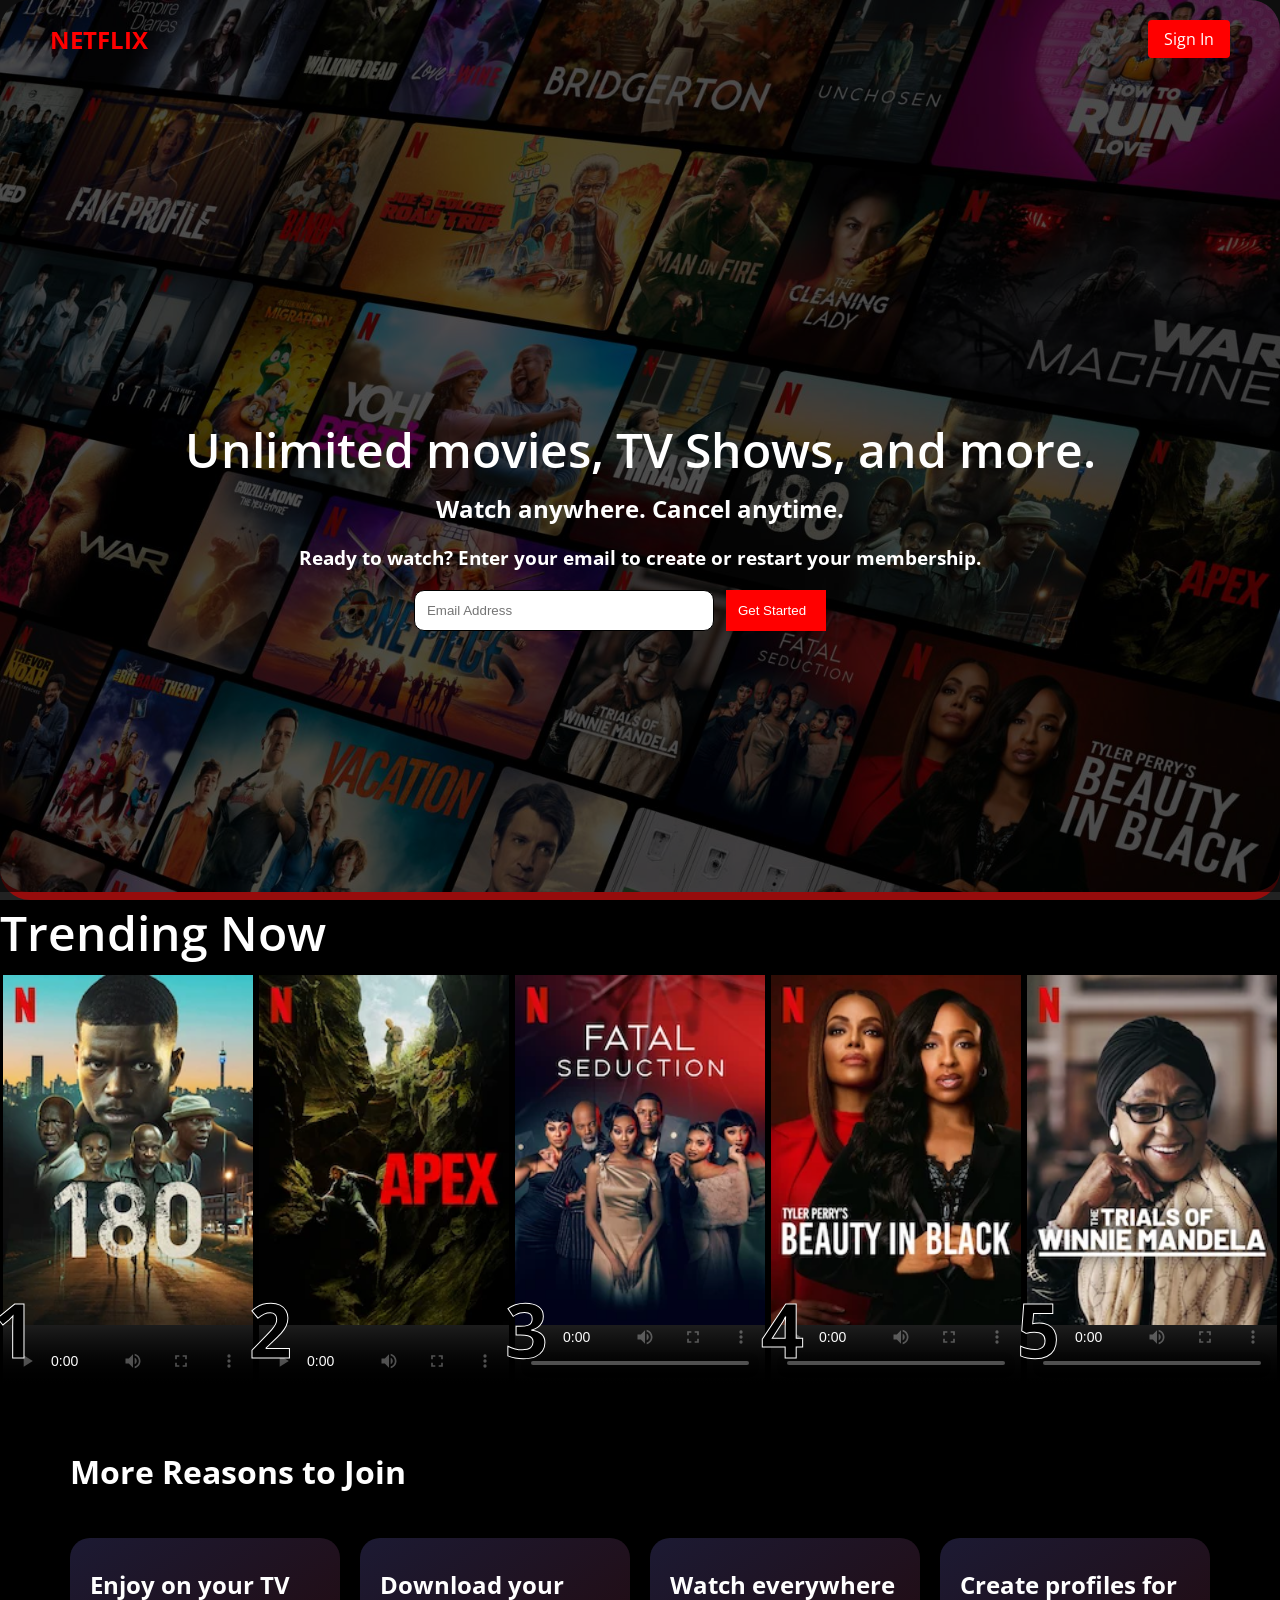
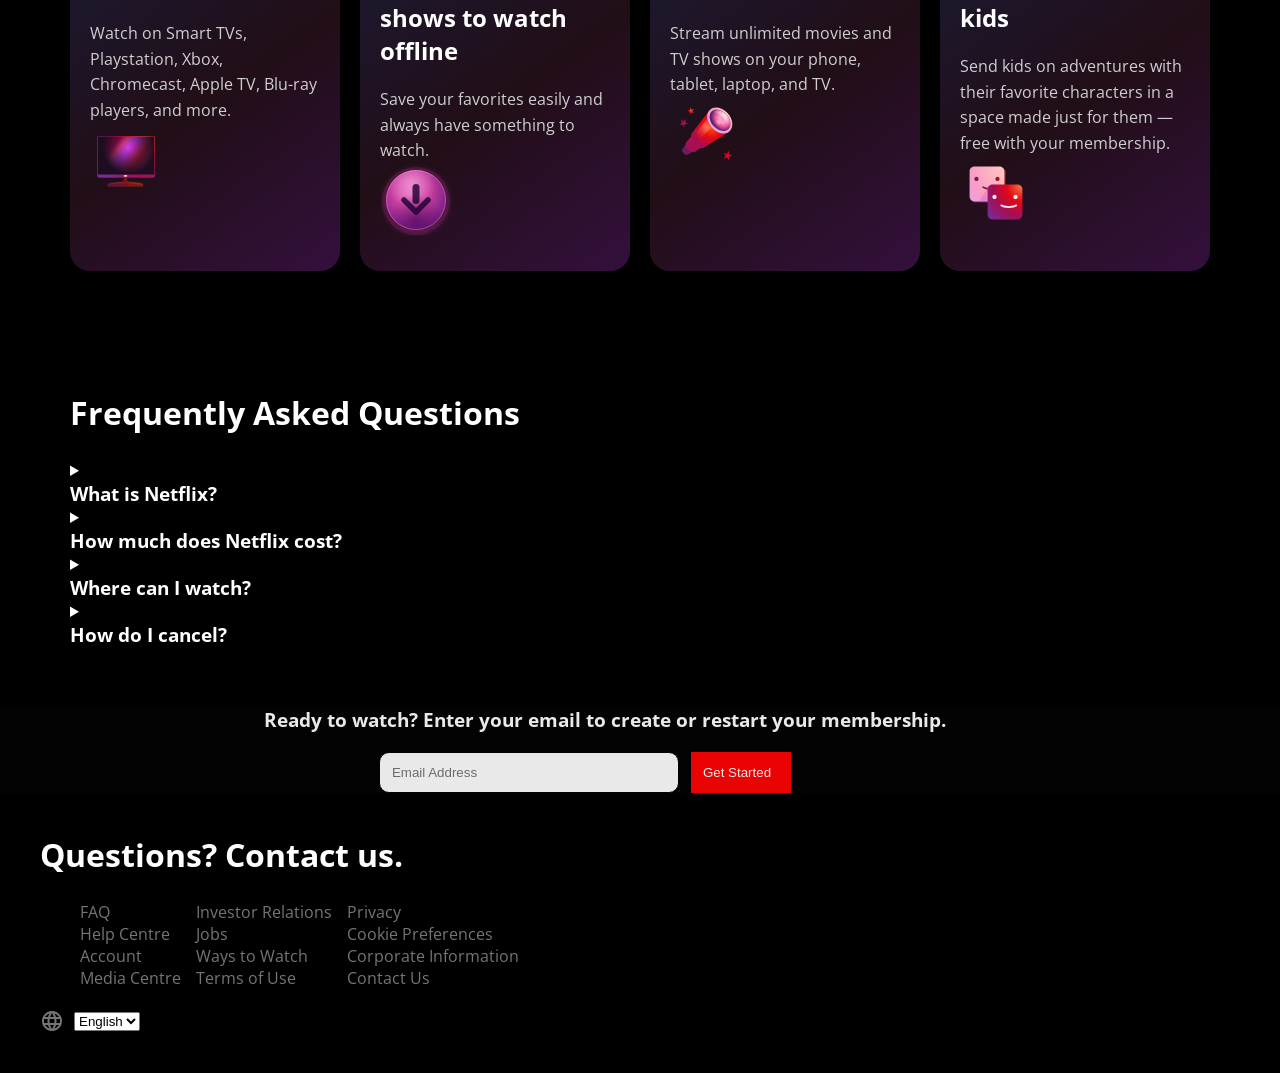
==== index.html @ 75522c88 "I changed the file name so that it can work" ====
<!DOCTYPE html>
<html lang="en">

<head>
    <meta charset="UTF-8">
    <meta http-equiv="X-UA-Compatible" content="IE=edge">
    <meta name="viewport" content="width=device-width, initial-scale=1.0">
    <meta name="description" content="A simple Netflix clone for educational purposes and Not for personal use or advertising use, Im am just learning how to use Html, CSS and JavaScript.">
    <meta name="author" content="Mukelani Sindana">

    
    <link rel="stylesheet" href="style.css">

    
    <link href="https://fonts.googleapis.com/icon?family=Material+Icons" rel="stylesheet">

    <title>DummyNetflix Clone</title>
</head>

<body>

    <div class="banner-wrap">
        <div class="overlay"></div>

        
        <div class="navbar">
            <h2 class="logo">NETFLIX</h2>
            <a href="https://www.netflix.com/login">Sign In</a>
        </div>

        
        <div class="banner-container">
            <h1 class="card-title">Unlimited movies, TV Shows, and more.</h1>
            <h2 class="card-subtitle">Watch anywhere. Cancel anytime.</h2>

            <form class="form">
                <h3 class="email-form-title">
                    Ready to watch? Enter your email to create or restart your membership.
                </h3>

                <div class="get-started-form">
                    <input type="email" placeholder="Email Address">
                    <button>Get Started</button>
                </div>
            </form>
        </div>
     </div>


     <section class="Trending_Now">
        <h3 class="card-title">Trending Now</h3>

        <div class="slide-wrapper">
            <div class="slide">
                <img src="./assets/AAAABZv4NK5_NYPhLzRTN_5V584FKcIVxHbNZ9Yrj46PSAn2INqfrIaUuw7-u509dvCwniC_ievId5dVS6abM7eLFq7KAOQscrYRMV3cXzRTJkkZ5j7FOjTA0ADAmeSO28xvxE0E.webp" >
                <video width="250px" height="60px" controls>
                    <source src="./assets/AAAABZv4NK5_NYPhLzRTN_5V584FKcIVxHbNZ9Yrj46PSAn2INqfrIaUuw7-u509dvCwniC_ievId5dVS6abM7eLFq7KAOQscrYRMV3cXzRTJkkZ5j7FOjTA0ADAmeSO28xvxE0E.mp4" type="video/mp4">
                </video>
                <span>1</span>
            </div>
            <div class="slide">
                <img src="./assets/AAAABTiNrZ_1C7knUHohvdsU_4PKLRl59bKubAsfjF3rpUGmLRRBt4WqC3mtPL8CZOzEBG9EWB2_j-zxsjyw9fytCy_Td3cx3i6Y79WfBsbxY5zhiEJqrpXLSMCLwsc_WQLxExa2.webp" >
                <video width="250px" height="60px" controls>
                    <source src="./assets/AAAABTiNrZ_1C7knUHohvdsU_4PKLRl59bKubAsfjF3rpUGmLRRBt4WqC3mtPL8CZOzEBG9EWB2_j-zxsjyw9fytCy_Td3cx3i6Y79WfBsbxY5zhiEJqrpXLSMCLwsc_WQLxExa2.mp4" type="video/mp4">
                </video>
                <span>2</span>
            </div>
            <div class="slide">
                <img src="./assets/AAAABS8lvW_8XfYxgwQWyQZyy_B-NvtRCUUlhTuz-Sbypa6tQzYX1T1105FjdIjSuIW0bYR47h-5QYkxtw9ziu1Pcdt9XQ-Eymm9K2ucRo8C865uJLGRfkU9qEG6wa7cAxoKWr-n.webp" >
                <video width="250px" height="60px" controls>
                    <source src="./assets/AAAABS8lvW_8XfYxgwQWyQZyy_B-NvtRCUUlhTuz-Sbypa6tQzYX1T1105FjdIjSuIW0bYR47h-5QYkxtw9ziu1Pcdt9XQ-Eymm9K2ucRo8C865uJLGRfkU9qEG6wa7cAxoKWr-n.mp4" type="video/mp4">
                </video>
                <span>3</span>
            </div>
            <div class="slide">
                <img src="./assets/AAAABVEtdUZiz4F_VvRar_YRYkemWQzwLgXXV3Rb09mIeldUR-FE4-C7pGxRK25v2LwdjxDmfZFrXUnFeRkiZFE-ytZMaWLGwBi0X2HaLi7OHyWJXa5pxJAztWNwovRZ39Ou52zy.webp" >
                <video width="250px" height="60px" controls>
                    <source src="./assets/AAAABVEtdUZiz4F_VvRar_YRYkemWQzwLgXXV3Rb09mIeldUR-FE4-C7pGxRK25v2LwdjxDmfZFrXUnFeRkiZFE-ytZMaWLGwBi0X2HaLi7OHyWJXa5pxJAztWNwovRZ39Ou52zy.mp4" type="video/mp4">
                </video>
                <span>4</span>
            </div>
            <div class="slide">
                <img src="./assets/AAAABTB2hzg_sN2ugdmGmdiLNnOsJeOZuMc2ICY7xjqraXkxVLNJuCaxR4D-pR1KWtSrNqjwZw2UfpuUoJbdI4tYruF7ZpN9UhHsQ_G-LABBSduMjs95t3zml62Gz_vQWG0OotQj.webp" >
                <video width="250px" height="60px" controls>
                    <source src="./assets/AAAABTB2hzg_sN2ugdmGmdiLNnOsJeOZuMc2ICY7xjqraXkxVLNJuCaxR4D-pR1KWtSrNqjwZw2UfpuUoJbdI4tYruF7ZpN9UhHsQ_G-LABBSduMjs95t3zml62Gz_vQWG0OotQj.mp4" type="video/mp4">
                </video>
                <span>5</span>
            </div>
        </div>
     </section>

     <section class="reasons">

     <h2 class="reasons-title">More Reasons to Join</h2>

     <div class="reasons-container">

        <div class="reason-card">
            <h3>Enjoy on your TV</h3>

            <p>
                Watch on Smart TVs, Playstation, Xbox,
                Chromecast, Apple TV, Blu-ray players,
                and more.
            </p>

            <img src="./assets/download.svg" alt="">

        </div>

     </div>

     <div class="reasons-container">

        <div class="reason-card">
            <h3>Download your shows to watch offline</h3>

            <p>
                Save your favorites easily and always have something to watch.
            </p>

            <img src="./assets/download-icon (1).svg" alt="">

        </div>

       </div>
       <div class="reason-card">
            <h3>Watch everywhere</h3>

            <p>
                Stream unlimited movies and TV shows on your phone, tablet, laptop, and TV.
            </p>

            <img src="./assets/telescope-icon.svg" alt="">

        </div>

        </div>
       <div class="reason-card">
            <h3>Create profiles for kids</h3>

            <p>
                Send kids on adventures with their favorite characters in a space made just for them — free with your membership.
            </p>

            <img src="./assets/profiles-icon.svg" alt="">

        </div>

     </div>
     </section>
     <section class="FAQ1">
      <h3 class="questions-title">Frequently Asked Questions</h3>
       <div class="questions-container">

        <div class="question-card">
            <details>
           <summary> <h3>What is Netflix?</h3></summary>
            
                <p>
                    Netflix is a streaming service that offers a wide variety of award-winning TV shows, movies, anime, documentaries, and more on thousands of internet-connected devices.
                </p>
            </details>

        </div>

        <div class="question-card">
            <details>
            <summary><h3>How much does Netflix cost?</h3></summary>
            
                <p>
                    Watch Netflix on your smartphone, tablet, Smart TV, laptop, or streaming device, all for one low monthly price. Plans range from R99 to R199 a month. No extra costs, no contracts.
                </p>
            </details>

        </div>

        <div class="question-card">
            <details>
            <summary><h3>Where can I watch?</h3></summary>
                <p>
                    Watch anywhere, anytime. Sign in with your Netflix account to watch instantly on the web at netflix.com from your personal computer or on any internet-connected device that offers the Netflix app, including smart TVs, smartphones, tablets, streaming media players and game consoles.
                </p>
            </details>

        </div>

        <div class="question-card">
            <details>
            <summary><h3>How do I cancel?</h3></summary>
            <p>
                Netflix is flexible. There are no pesky contracts and no commitments. You can easily cancel your account online in two clicks. There are no cancellation fees – start or stop your account anytime.
            </p>
         </details>

        </div>
      </section>

       <div class="email">
        <h3 class="email-title">Ready to watch? Enter your email to create or restart your membership.</h3>

        <div class="get-started-form">
            <input type="email" placeholder="Email Address">
            <button>Get Started</button>
        </div>
        
       </div>

    
     <div class="footer">
        <div class="footer-items">

            <p class="questions-title">Questions? Contact us.</p>

            <ul class="footer-links">
                <section class="Q1">
                <li>FAQ</li>
                <li>Help Centre</li>
                <li>Account</li>
                <li>Media Centre</li>
                       </section>
             <section class="Q2">
                <li>Investor Relations</li>
                <li>Jobs</li>
                <li>Ways to Watch</li>
                <li>Terms of Use</li>
                        </section>
                <section class="Q3">
                <li>Privacy</li>
                <li>Cookie Preferences</li>
                <li>Corporate Information</li>
                <li>Contact Us</li>
               </section>
            </ul>

            <div class="language">
                <i class="material-icons">language</i>
                <select>
                    <option>English</option>
                    <option>Swahili</option>
                </select>
            </div>

        </div>
    </div>

</body>
</html>
---- style.css ----
@import url('https://fonts.googleapis.com/css2?family=Open+Sans:wght@400;600;700&display=swap');

* {
    box-sizing: border-box;
    margin: 0;
    text-decoration: none;
}

body {
    font-family: 'Open Sans', sans-serif;
    background-color: #222;
}

.card-title {
    font-size: 3rem;
    margin-bottom: 10px;
    font-weight: 600;
}

.card-subtitle {
    font-size: 1.5rem;
    margin-bottom: 20px;
}

.banner-wrap {
    position: relative;
    background-image: url("./assets/ZA-en-20260504-TRIFECTA-perspective_94520d24-9c01-4049-a57b-c8b6a0042825_large.jpg");
    background-size: cover;
    background-repeat: no-repeat;
    background-position: center;
    height: 100vh;
    border-bottom: 8px solid #960c0c;
    border-radius: 30px;
}

.slide-wrapper {
    display: flex;
    justify-content: space-around;
}

.slide {
    position: relative;
    display: inline-block;
    transition: transform 0.4s ease-in-out;
    cursor: pointer;
}

.slide img {
    display: block;
    width: 100%;
    transition: transform 0.4s ease-in-out;
}

.slide:hover {
    transform: scale(1.08);
}

.slide span {
    font-weight: bold;
    font-size: 75px;
    -webkit-text-stroke: 1px white;
    position: absolute;
    left: -10px;
    bottom: 10px;
    color: black;
}

.overlay {
    position: absolute;
    top: 0;
    left: 0;
    width: 100%;
    height: 100%;
    background: rgba(0,0,0,0.6);
}

.navbar {
    display: flex;
    justify-content: space-between;
    align-items: center;
    padding: 20px 50px;
    position: relative;
    z-index: 2;
}

.logo {
    color: red;
    font-weight: 700;
}

.navbar a {
    background: red;
    color: white;
    padding: 8px 16px;
    border-radius: 4px;
}

.banner-container {
    position: relative;
    z-index: 2;
    color: white;
    text-align: center;
    top: 50%;
    transform: translateY(-50%);
}



.Trending_Now {
    color: white;
    background-color: black;
}

.get-started-form {
    display: flex;
    justify-content: center;
    margin-top: 20px;
    padding-right: 40px;
    border-radius: 5px;
}

.get-started-form input {
    padding: 12px;
    width: 300px;
    border: 1px solid black;
    border-radius: 10px;
}

.get-started-form button {
    padding-left: 12px;
    padding-right: 20px;
    margin-left: 12px;
    background: red;
    color: white;
    border: none;
    cursor: pointer;
}

.reasons {
    background: black;
    color: white;
    padding: 60px 70px;
    display: grid;
    grid-template-columns: repeat(4, minmax(0, 1fr));
    gap: 20px;
}

.reasons-title {
    font-size: 2rem;
    margin-bottom: 25px;
    font-weight: 700;
    grid-column: 1 / -1;
}

.reasons-container {
    display: contents;
}

.reason-card {
    position: relative;
    width: 100%;
    min-height: 300px;
    padding: 30px 20px;
    border-radius: 20px;
    background: linear-gradient(
        145deg,
        #1c1a33,
        #210e17,
        #34103d
    );
}

.reason-card h3 {
    font-size: 1.5rem;
    margin-bottom: 20px;
}

.reason-card p {
    color: #cfcfcf;
    line-height: 1.6;
    font-size: 1rem;
}

.reason-card svg {
    position: absolute;
    right: 20px;
    bottom: 20px;
}

.FAQ1 {
    background: black;
    color: white;
    display: flex;
    flex-direction: column;
    padding: 60px 70px;
}
.questions-title {
    font-size: 2rem;
    margin-bottom: 25px;
    font-weight: 700;
    color: white;
}
.email {
    background-color: black;
    color: white;
    padding-right: 70px;
    text-align: center;
    opacity: 0.9;
}
.footer {
    background: black;
    color: #757575;
    padding: 40px;
}

.section {
    display: flex;
    flex-direction: column;
    justify-content: space-around;
}

.footer-links {
    display: flex;
    flex-wrap: wrap;
    gap: 15px;
    margin: 20px 0;
}

.footer-links li {
    list-style: none;
    cursor: pointer;
}

.footer-links li:hover {
    text-decoration: underline;
}

.language {
    display: flex;
    align-items: center;
    gap: 10px;
}
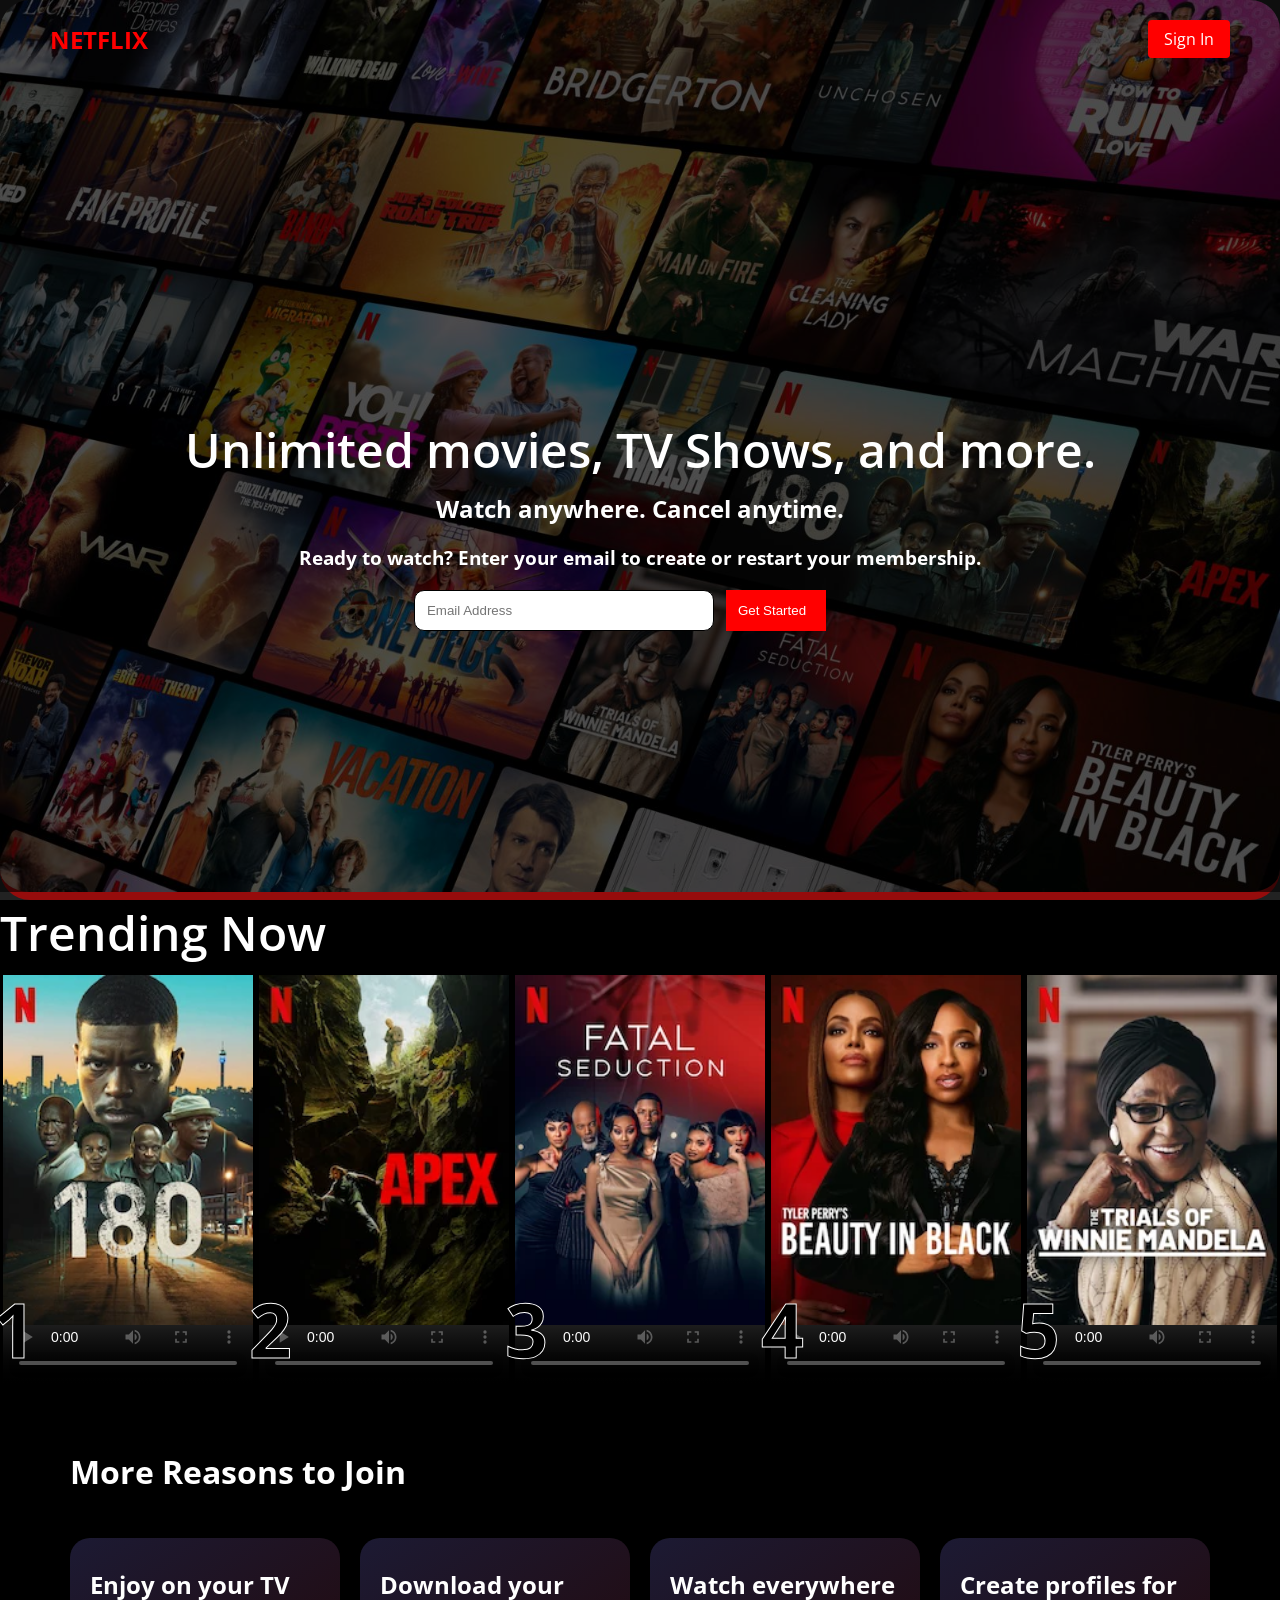
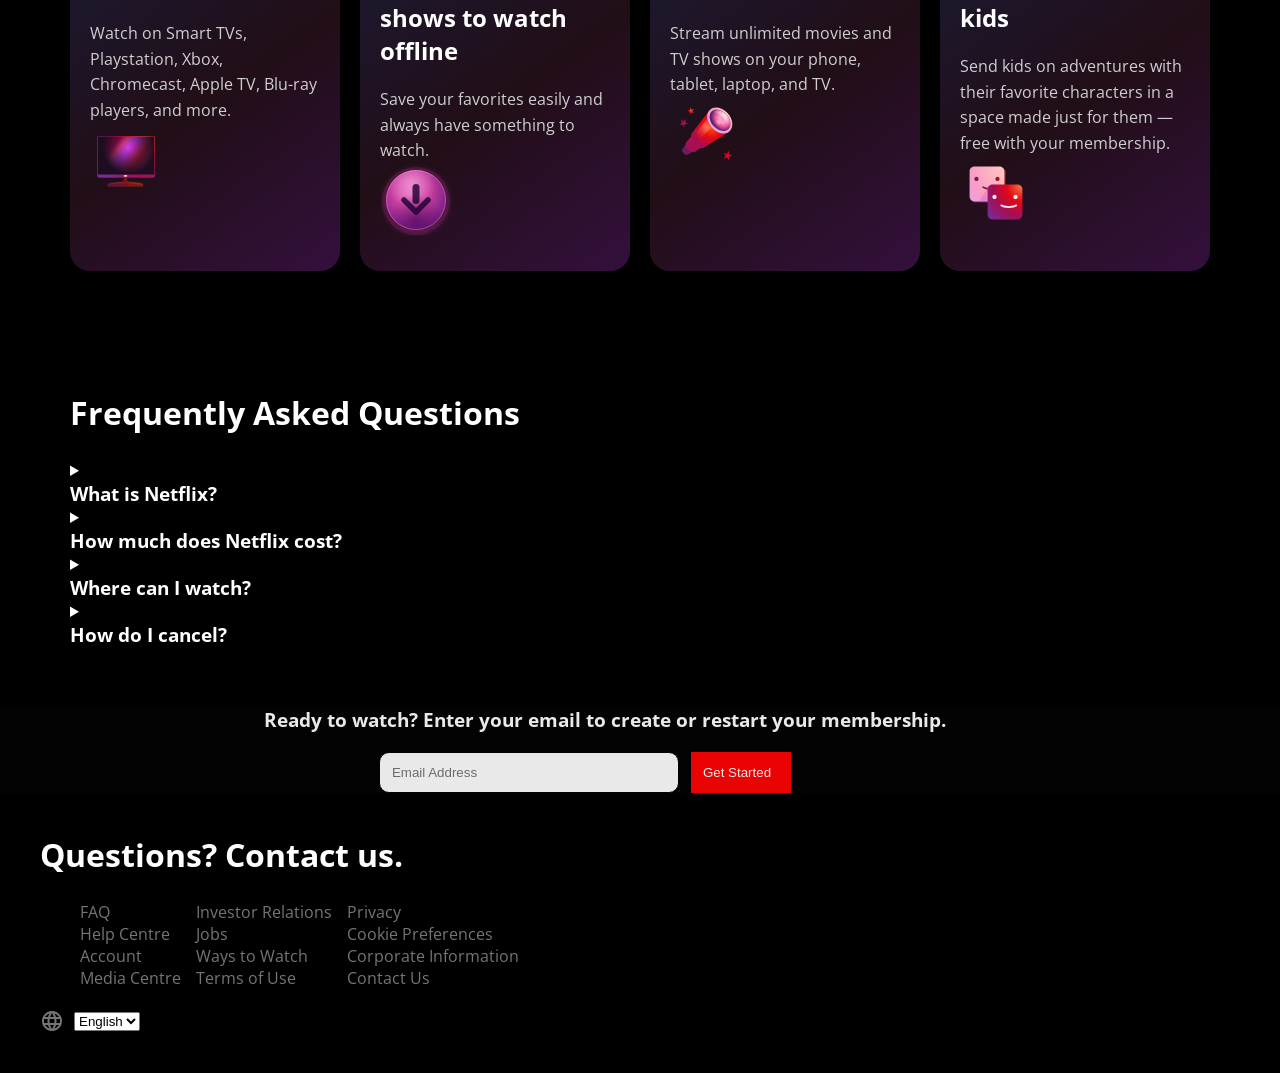
==== commit 841c678d: "Change Sign In link to a placeholder" ====
--- a/index.html
+++ b/index.html
@@ -25,7 +25,7 @@
         
         <div class="navbar">
             <h2 class="logo">NETFLIX</h2>
-            <a href="https://www.netflix.com/login">Sign In</a>
+            <a href="#">Sign In</a>
         </div>
 
         
@@ -245,4 +245,4 @@
     </div>
 
 </body>
-</html>+</html>
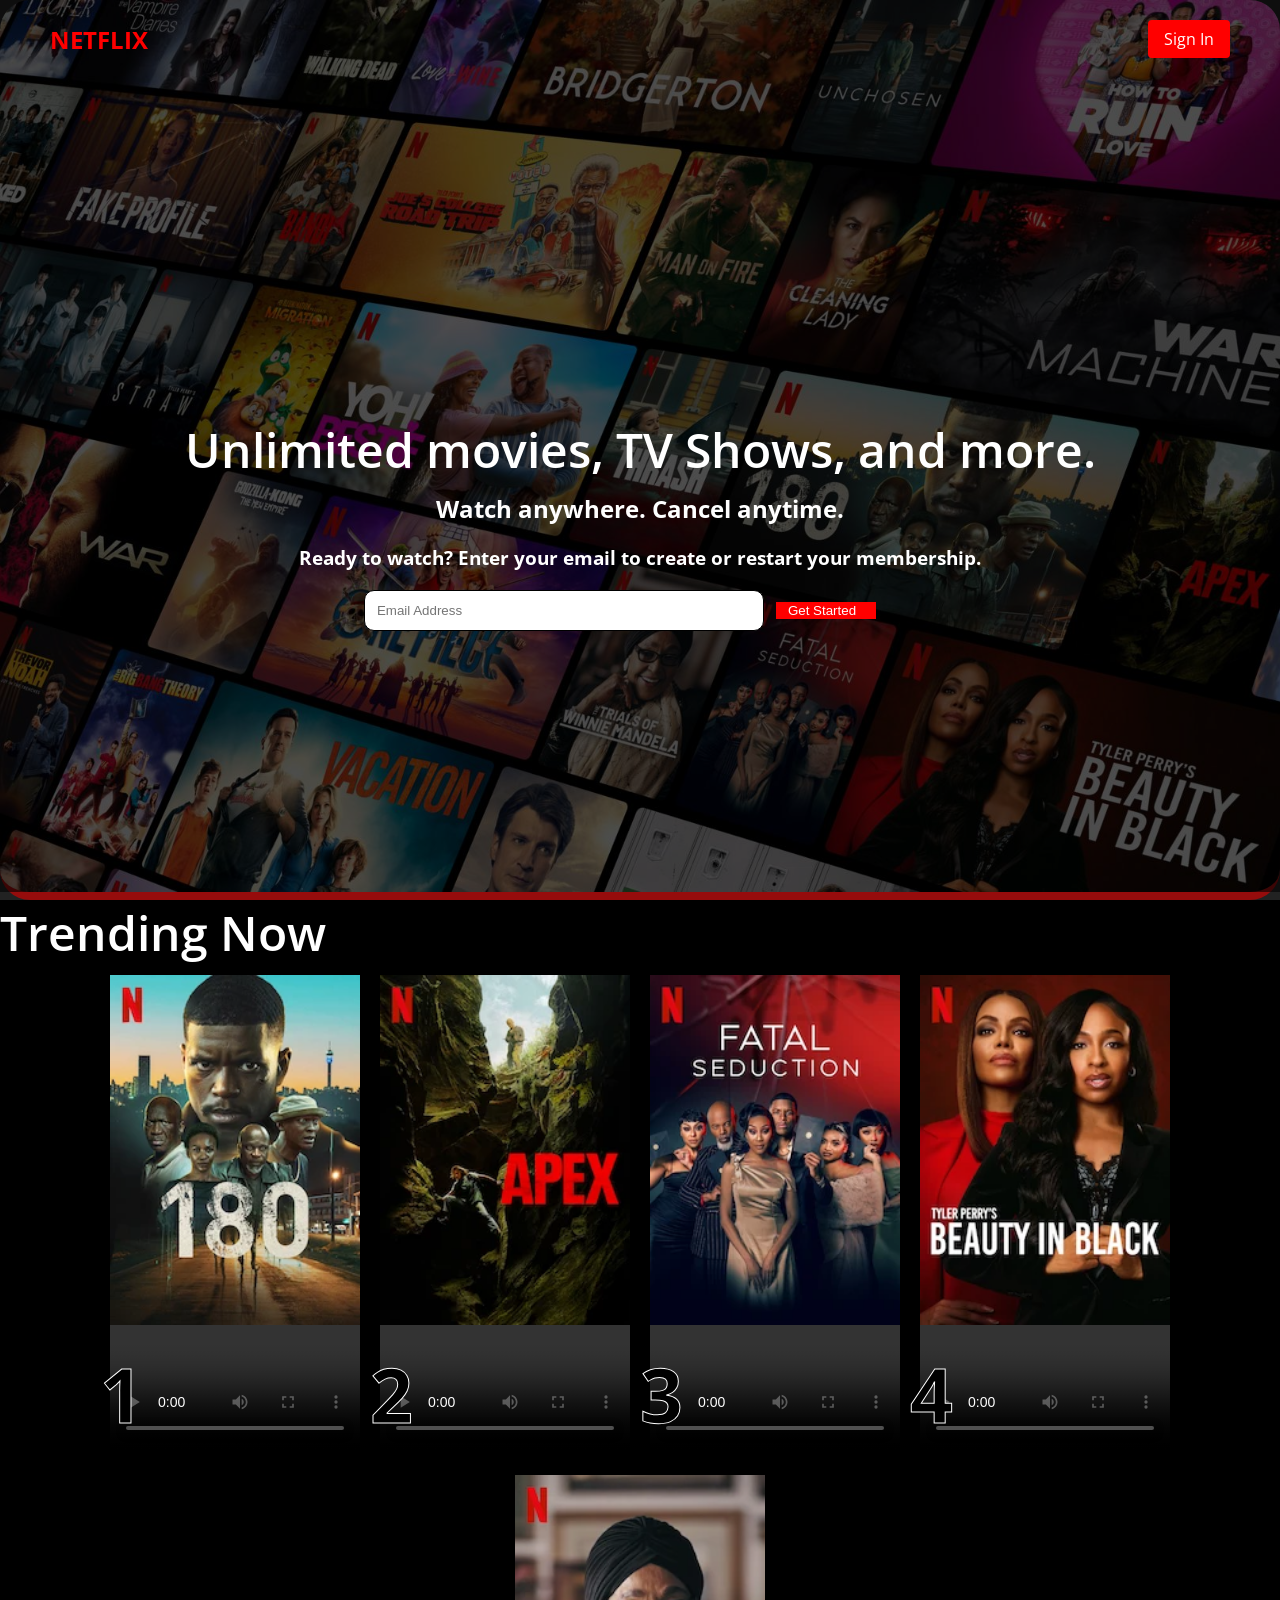
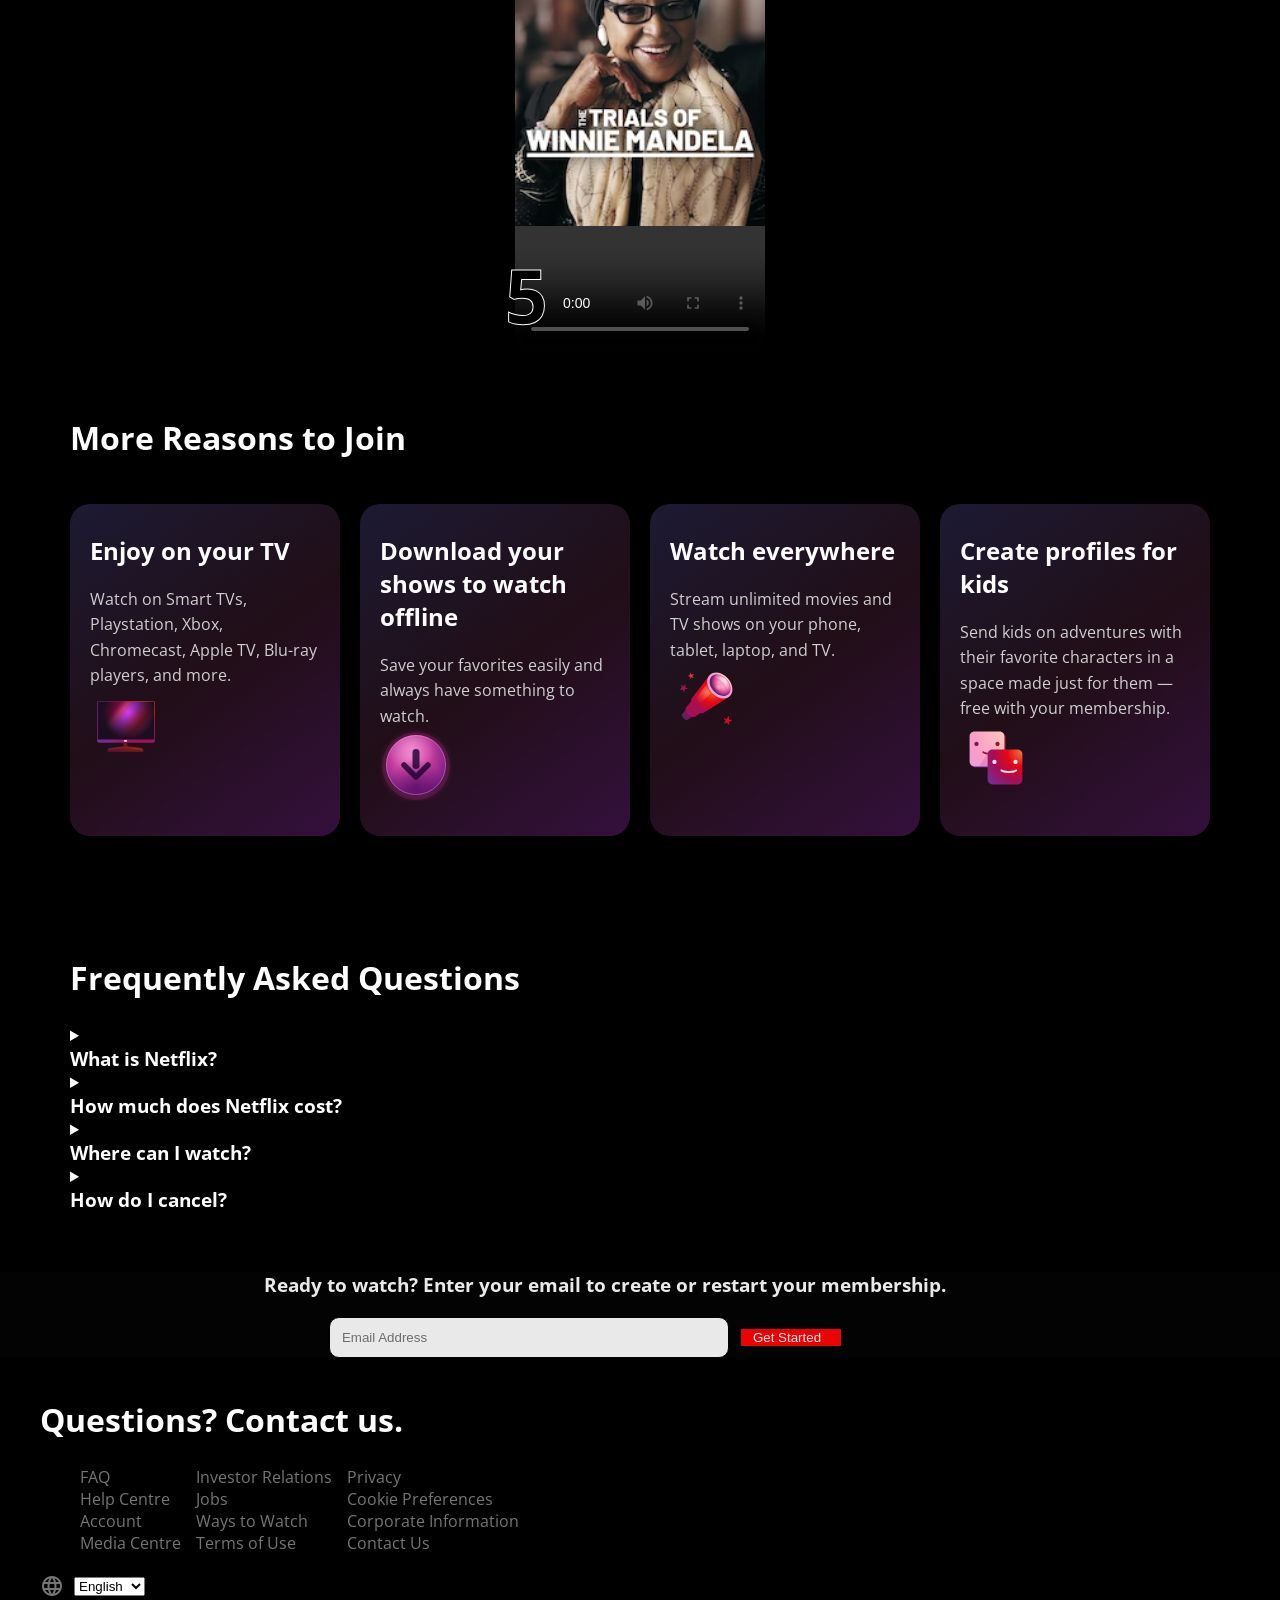
==== commit ea894772: "making the web page mobile responsive" ====
--- a/index.html
+++ b/index.html
@@ -238,6 +238,9 @@
                 <select>
                     <option>English</option>
                     <option>Swahili</option>
+                    <option>French</option>
+                    <option>Spanish</option>
+                    
                 </select>
             </div>
 
--- a/style.css
+++ b/style.css
@@ -35,12 +35,15 @@
 
 .slide-wrapper {
     display: flex;
-    justify-content: space-around;
+    flex-wrap: wrap;
+    justify-content: center;
+    gap: 20px;
 }
 
 .slide {
     position: relative;
     display: inline-block;
+    width: min(250px, 100%);
     transition: transform 0.4s ease-in-out;
     cursor: pointer;
 }
@@ -114,6 +117,8 @@
 .get-started-form {
     display: flex;
     justify-content: center;
+    align-items: center;
+    flex-wrap: wrap;
     margin-top: 20px;
     padding-right: 40px;
     border-radius: 5px;
@@ -121,7 +126,8 @@
 
 .get-started-form input {
     padding: 12px;
-    width: 300px;
+    width: 100%;
+    max-width: 400px;
     border: 1px solid black;
     border-radius: 10px;
 }
@@ -134,6 +140,15 @@
     color: white;
     border: none;
     cursor: pointer;
+}
+
+@media (max-width: 600px) {
+    .get-started-form button {
+        width: 100%;
+        max-width: 400px;
+        margin-left: 0;
+        margin-top: 12px;
+    }
 }
 
 .reasons {
@@ -239,4 +254,92 @@
     display: flex;
     align-items: center;
     gap: 10px;
+}
+
+img,
+video {
+    max-width: 100%;
+    height: auto;
+}
+
+@media (max-width: 900px) {
+    .banner-wrap {
+        min-height: 80vh;
+        height: auto;
+        border-radius: 0;
+    }
+
+    .navbar {
+        padding: 20px 30px;
+    }
+
+    .banner-container {
+        padding: 0 20px;
+    }
+
+    .card-title {
+        font-size: 2.4rem;
+    }
+
+    .card-subtitle {
+        font-size: 1.2rem;
+    }
+
+    .reasons {
+        padding: 40px 20px;
+        grid-template-columns: repeat(auto-fit, minmax(220px, 1fr));
+    }
+
+    .FAQ1 {
+        padding: 40px 20px;
+    }
+
+    .email {
+        padding: 40px 20px;
+    }
+
+    .footer {
+        padding: 30px 20px;
+    }
+
+    .footer-links {
+        flex-direction: column;
+        gap: 14px;
+    }
+
+    .language {
+        justify-content: center;
+        margin-top: 20px;
+        width: 100%;
+    }
+}
+
+@media (max-width: 600px) {
+    .navbar {
+        flex-direction: column;
+        align-items: flex-start;
+        gap: 12px;
+    }
+
+    .banner-container {
+        top: 45%;
+        transform: translateY(-45%);
+    }
+
+    .card-title {
+        font-size: 2rem;
+    }
+
+    .card-subtitle {
+        font-size: 1.1rem;
+    }
+
+    .reason-card {
+        min-height: auto;
+        padding: 25px 18px;
+    }
+
+    .slide-wrapper {
+        gap: 15px;
+    }
 }
